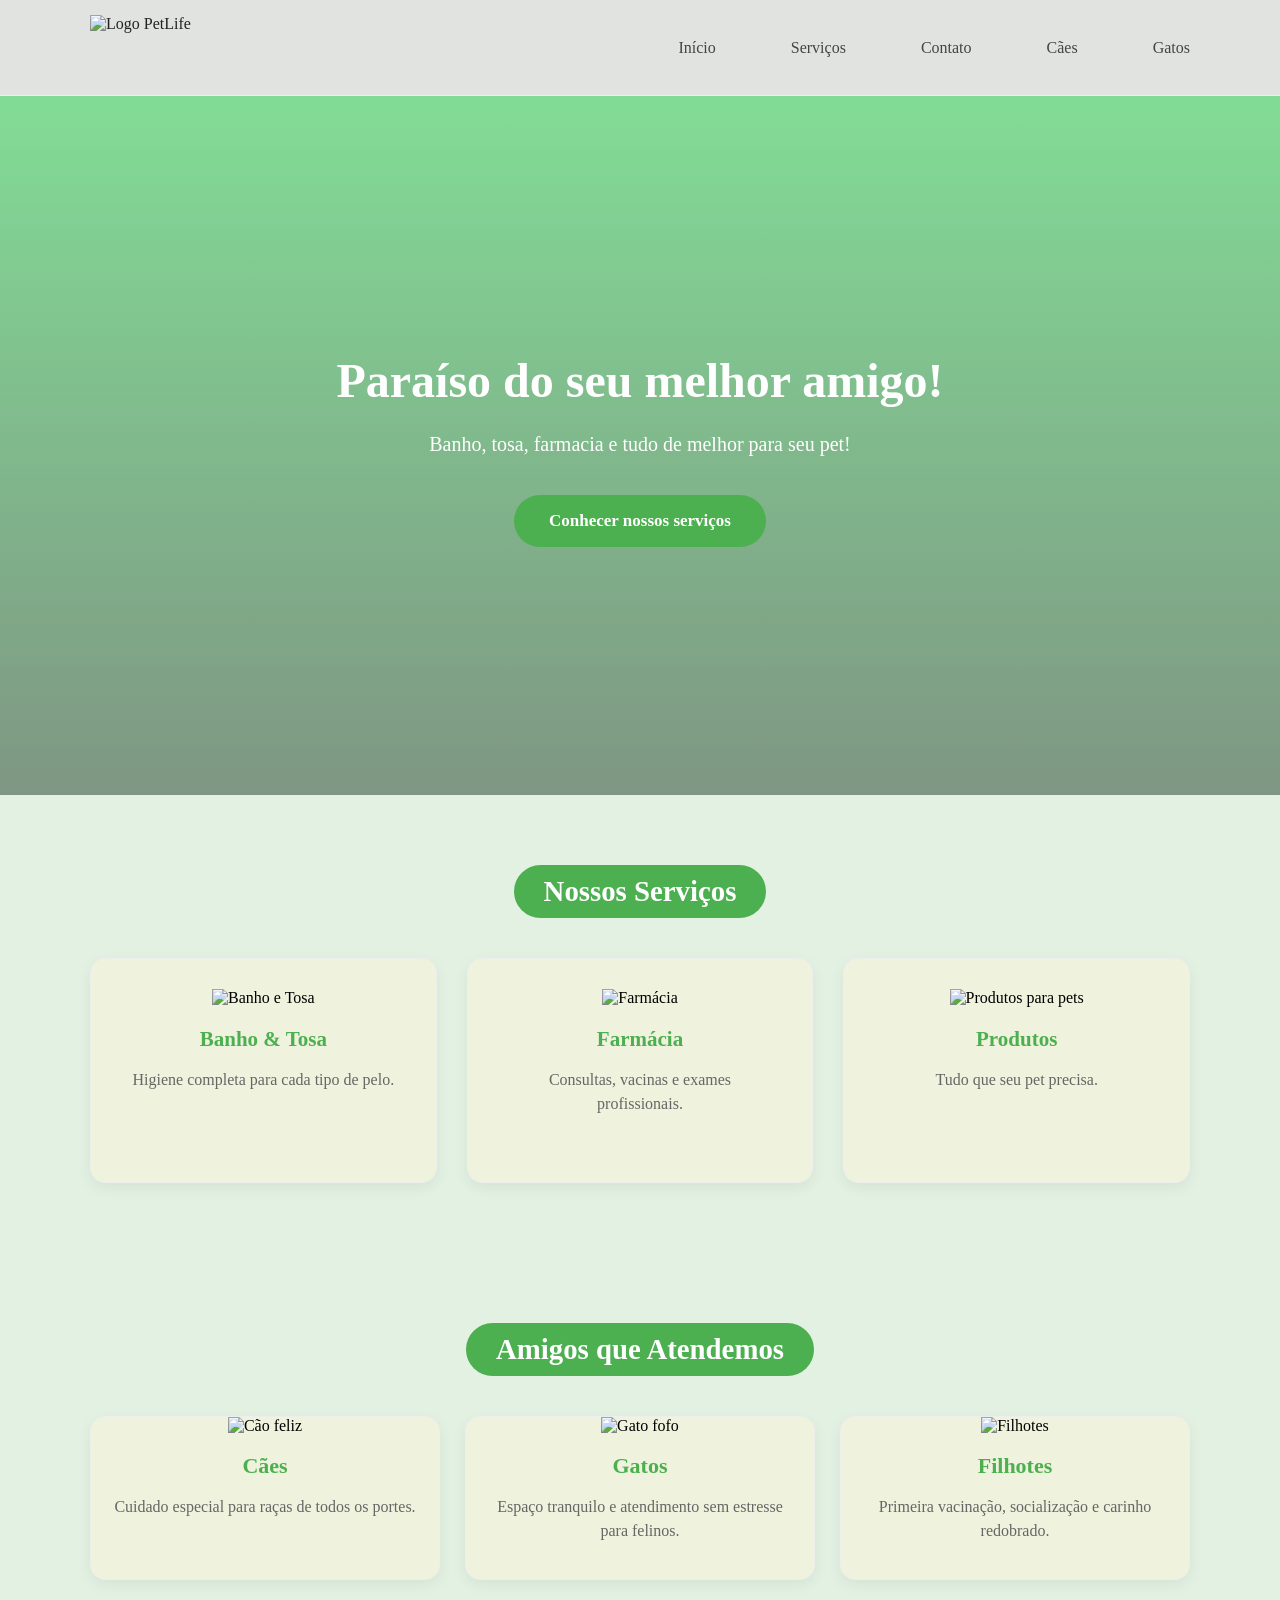
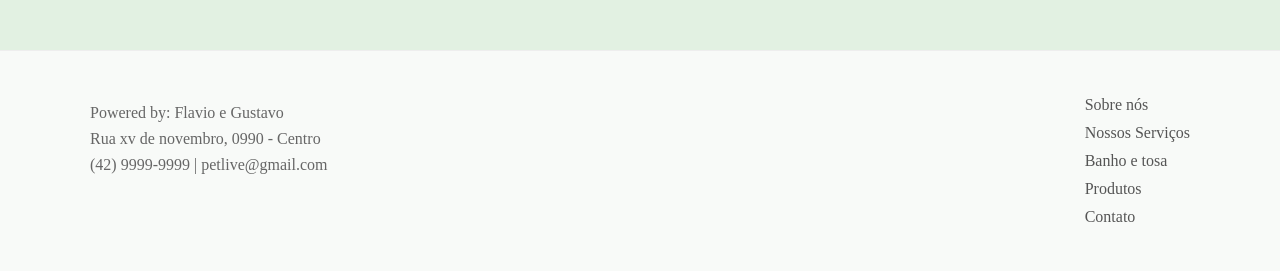
==== index.html @ 8c78a1ec "Add files via upload" ====
<!DOCTYPE html>
<html lang="pt-br">
<head>
    <meta charset="UTF-8">
    <meta name="viewport" content="width=device-width, initial-scale=1.0">
    <link rel="stylesheet" href="style.css">
    <title>PetLife</title>
</head>
<body>
    <header>
        <div class="container header-content">
            <div class="logo">
                <img src="imagens/ChatGPT Image 9 de ago. de 2026, 16_33_59.png" alt="Logo PetLife">
                <h1><span></span></h1>
            </div>
           <nav>
                <ul>
                    <li><a href="#inicio">Início</a></li>
                    <li><a href="#servicos">Serviços</a></li>
                    <li><a href="#contato">Contato</a></li>
                    <li><a href="#caes">Cães</a></li>
                    <li><a href="#gatos">Gatos</a></li>
                </ul>
            </nav>
        </div>
    </header>
    
    <main>
        <section id="inicio" class="hero">
            <div class="container hero-content">
                <h2>Paraíso do seu melhor amigo!</h2>
                <p>Banho, tosa, farmacia e tudo de melhor para seu pet!</p>
                <a href="#servicos" class="btn">Conhecer nossos serviços</a>
            </div>
        </section>
        <section id="servicos" class="servicos container">
    <h2>Nossos Serviços</h2>    
   <div class="grid-servicos">
       <a href="banho.html" class="card-servico">
    <img src="imagens/images (1).jpg" alt="Banho e Tosa">
    <h3>Banho & Tosa</h3>
    <p>Higiene completa para cada tipo de pelo.</p>
        </a>
        <a href="farmacia.html" class="card-servico">
    <img src="imagens/depositphotos_105381620-stock-photo-homeopathy-for-a-dog.jpg" alt="Farmácia">
    <h3>Farmácia</h3>
    <p>Consultas, vacinas e exames profissionais.</p>
        </a>
       <a href="produtos.html" class="card-servico">
    <img src="imagens/D_833562-MLB111822070875_052026-C.jpg" alt="Produtos para pets">
    <h3>Produtos</h3>
    <p>Tudo que seu pet precisa.</p>
       </a>
    </div>
</section>
        <div id="pets" class="pets container">
            <h2>Amigos que Atendemos</h2>
            <div class="grid-pets">
                <div class="card-pet">
                    <img src="https://images.unsplash.com/photo-1543466835-00a7907e9de1?auto=format&fit=crop&w=500&q=80" alt="Cão feliz">
                    <h4>Cães</h4>
                    <p>Cuidado especial para raças de todos os portes.</p>
                </div>
                <div class="card-pet">
                    <img src="https://images.unsplash.com/photo-1514888286974-6c03e2ca1dba?auto=format&fit=crop&w=500&q=80" alt="Gato fofo">
                    <h4>Gatos</h4>
                    <p>Espaço tranquilo e atendimento sem estresse para felinos.</p>
                </div>
                <div class="card-pet">
                    <img src="imagens/images.jpg" alt="Filhotes">
                    <h4>Filhotes</h4>
                    <p>Primeira vacinação, socialização e carinho redobrado.</p>
                </div>
            </div>
        </div>
    </main>
<footer>
    <div class="rodape">
        <div class="infomações">
            <p> Powered by: Flavio e Gustavo </p>
            <p> Rua xv de novembro, 0990 - Centro</p>
            <p>(42) 9999-9999 | petlive@gmail.com</p>
         </div>
         <div class="Links">
            <a href="#">Sobre nós</a>
            <a href="#">Nossos Serviços</a>
            <a href="#">Banho e tosa</a>
            <a href="#">Produtos</a>
            <a href="#">Contato</a>
         </div>
    </div>
</footer>
</body>
</html>
---- style.css ----
header{
    background:#e0e3e0;
    border-bottom:1px solid #eee;
    padding:15px 0;
    position:fixed;
    top:0;
    width:100%;
    z-index:1000;
}


.header-content{
    max-width:1100px;
    margin:auto;
    padding:0 50px;
    display:flex;
    justify-content:space-between;
    align-items:center;
}

body{
    margin:0;
    padding-top: 65px;
    background-color: #e2f1e2;
    
}

.logo{
    margin:0;
    color:#222;
}

.logo span{
    color:#4caf50;
}

nav ul{
    display:flex;
    gap:75px;
    list-style:none;
}

nav a{
    text-decoration:none;
    color:#444;
}

nav a:hover{
    color:#4caf50;
}   



.hero {
    min-height: 500px;
    display: flex;
    align-items: center;
    justify-content: center;
    text-align: center;
    background: #f4faf5;
    padding: 60px 20px;
}

.hero-content {
    max-width: 700px;
}

.hero h2 {
    font-size: 42px;
    color: #222;
    margin-bottom: 20px;
}

.hero p {
    font-size: 18px;
    color: #666;
    line-height: 1.6;
    margin-bottom: 30px;
}

.btn {
    display: inline-block;
    padding: 13px 28px;
    background: #4caf50;
    color: white;
    text-decoration: none;
    border-radius: 8px;
    font-weight: bold;
    transition: 0.3s;
}

.btn:hover {
    background: #388e3c;
    transform: translateY(-2px);
}

@media (max-width: 700px) {
    .hero {
        min-height: 400px;
    }

    .hero h2 {
        font-size: 30px;
    }

    .hero p {
        font-size: 16px;
    }
}


.servicos {
    max-width: 1100px;
    margin: auto;
    padding: 70px 20px;
    text-align: center;
}

.servicos h2 {
    font-size: 32px;
    color: #222;
    margin-bottom: 40px;
}


.card-servico {
    background: white;
    border: 1px solid #e5e3e3;
    border-radius: 15px;
    overflow: hidden;
    box-shadow: 0 5px 15px rgba(0,0,0,0.06);
    transition: 0.3s
}

.card-servico:hover {
    transform: translateY(-7px);
}

.card-servico img {
    width: 100%;
    height: 200px;
    object-fit: cover;
}

.card-servico h3 {
    color: #4caf50;
    font-size: 21px;
    margin: 20px 0 10px;
}

.card-servico p {
    color: #666;
    padding: 0 20px 20px;
    line-height: 1.5;
}

@media (max-width: 700px) {
    .grid- {
        grid-template-columns: 1fr;
    }
}

.servicos { 
    max-width: 1100px;
    margin: auto;
    padding: 70px 20px;
    text-align: center;

}


.servicos h2 {
  display: inline-block;
  background-color: #4CAF50;
  color: #fff;
  padding: 10px 30px;
  border-radius: 30px;
  font-size: 1.8rem;
  margin: 0 auto 40px;

}




.card-servico {
    background: #eff2dc;
    padding: 30px 20px;
    border-radius: 15px;
    border: 1px solid #eee;
    box-shadow: 0 5px 15px rgba(0,0,0,0.06);
    transition: 0.3s;

}

.card-servico:hover {
    transform: translate(-7px);
    box-shadow: 0 10px 25px rgba(0,0,0,0.10);

}


.icon {
    font-size: 40px;
    margin-bottom: 15px;

}

.card-servico h3{
    color: #4caf50;
    margin-bottom: 10px;

}

.card-servico p {
    color: #666;
    line-height: 1.5;
}

@media (max-width: 700px) {
    .grid- {
        grid-template-columns: 1fr;
    }
}

.pets {
    max-width: 1100px;
    margin: auto;
    padding: 70px 20px;
    text-align: center;

}

.pets h2 {
   display: inline-block;
  background-color: #4CAF50;
  color: #fff;
  padding: 10px 30px;
  border-radius: 30px;
  font-size: 1.8rem;
  margin: 0 auto 40px;
  }

.grid-pets { 
    display: grid;
    grid-template-columns: repeat(3, 1fr);
    gap: 25px;

}

.card-pet {
    background: #eff2dc;
    border-radius: 15px;
    overflow: hidden;
    border: 1px solid #eee;
    box-shadow: 0 5px 15px rgba(0,0,0,0.06);
    transition: 0.3s;
}

.card-pet:hover {
    transform: translateY(-7px);
}

.card-pet img {
    width: 100%;
    height: 220px;
    object-fit: cover;
}

.card-pet h4 {
    font-size: 22px;
    color: #4caf50;
    margin: 18px 0 8px;
}

.card-pet p {
    color: #666;
    padding: 0 20px 20px;
    line-height: 1.5;
}

@media (max-width: 700px) {
    .grid-pets {
        grid-template-columns: 1fr;
    }
}



footer {
    background: #f8faf8;
    border-top: 1px solid #eee;
    padding: 45px 20px;
}

.rodape {
    max-width: 1100px;
    margin: auto;
    display: flex;
    justify-content: space-between;
    gap: 50px;
}

.infomações p {
    color: #666;
    margin: 8px 0;
}

.Links {
    display: flex;
    flex-direction: column;
    gap: 10px;
}

.Links a {
    color: #555;
    text-decoration: none;
    transition: 0.3s;
}

.Links a:hover {
    color: #4caf50;
}

@media (max-width: 700px) {
    .rodape {
        flex-direction: column;
        text-align: center;
    }

    .Links {
        align-items: center;
    }
}





.hero {
    min-height: 650px;
    display: flex;
    align-items: center;
    justify-content: center;
    text-align: center;
    padding: 40px 20px;

    background:
        linear-gradient(rgba(52, 220, 91, 0.55), rgba(44, 56, 48, 0.55)),
        url("imagens/marketing-distribuidora-pet-melhor-caminho.jpg");

    background-size: cover;
    background-position: center;
    background-attachment: fixed;
}

.hero-content { 
    max-width: 750px;
    color: white;
}

.hero h2 {
    font-size: 48px;
    margin-bottom: 20px;
    color: white;
}

.hero p {
    font-size: 20px;
    margin-bottom: 35px;
    color: white;
}

.btn {
    display: inline-block;
    padding: 16px 35px;
    background: #4caf50;
    color: white;
    text-decoration: none;
    border-radius: 30px;
    font-size: 17px;
    font-weight: bold;
    transition: 0.3s;
}

.btn:hover {
    background: #66bb6a;
    transform: scale(1.05);
}



.logo {
    display: flex;
    align-items: center;
    gap: 10px;
}

.logo img {
    width: 200px;
    height: 65px;
    object-fit: contain;
}

.logo h1 {
    margin: 0;
    font-size: 28px;
    color: #222;
}

.logo span {
    color: #4caf50;
}



.grid-servicos {
  display: flex;
  flex-wrap: wrap;
  justify-content: center;
  gap: 30px;
}

.card-servico {
  flex: 1 1 300px;
  max-width: 360px;
  text-decoration: none;
  color: inherit;
}
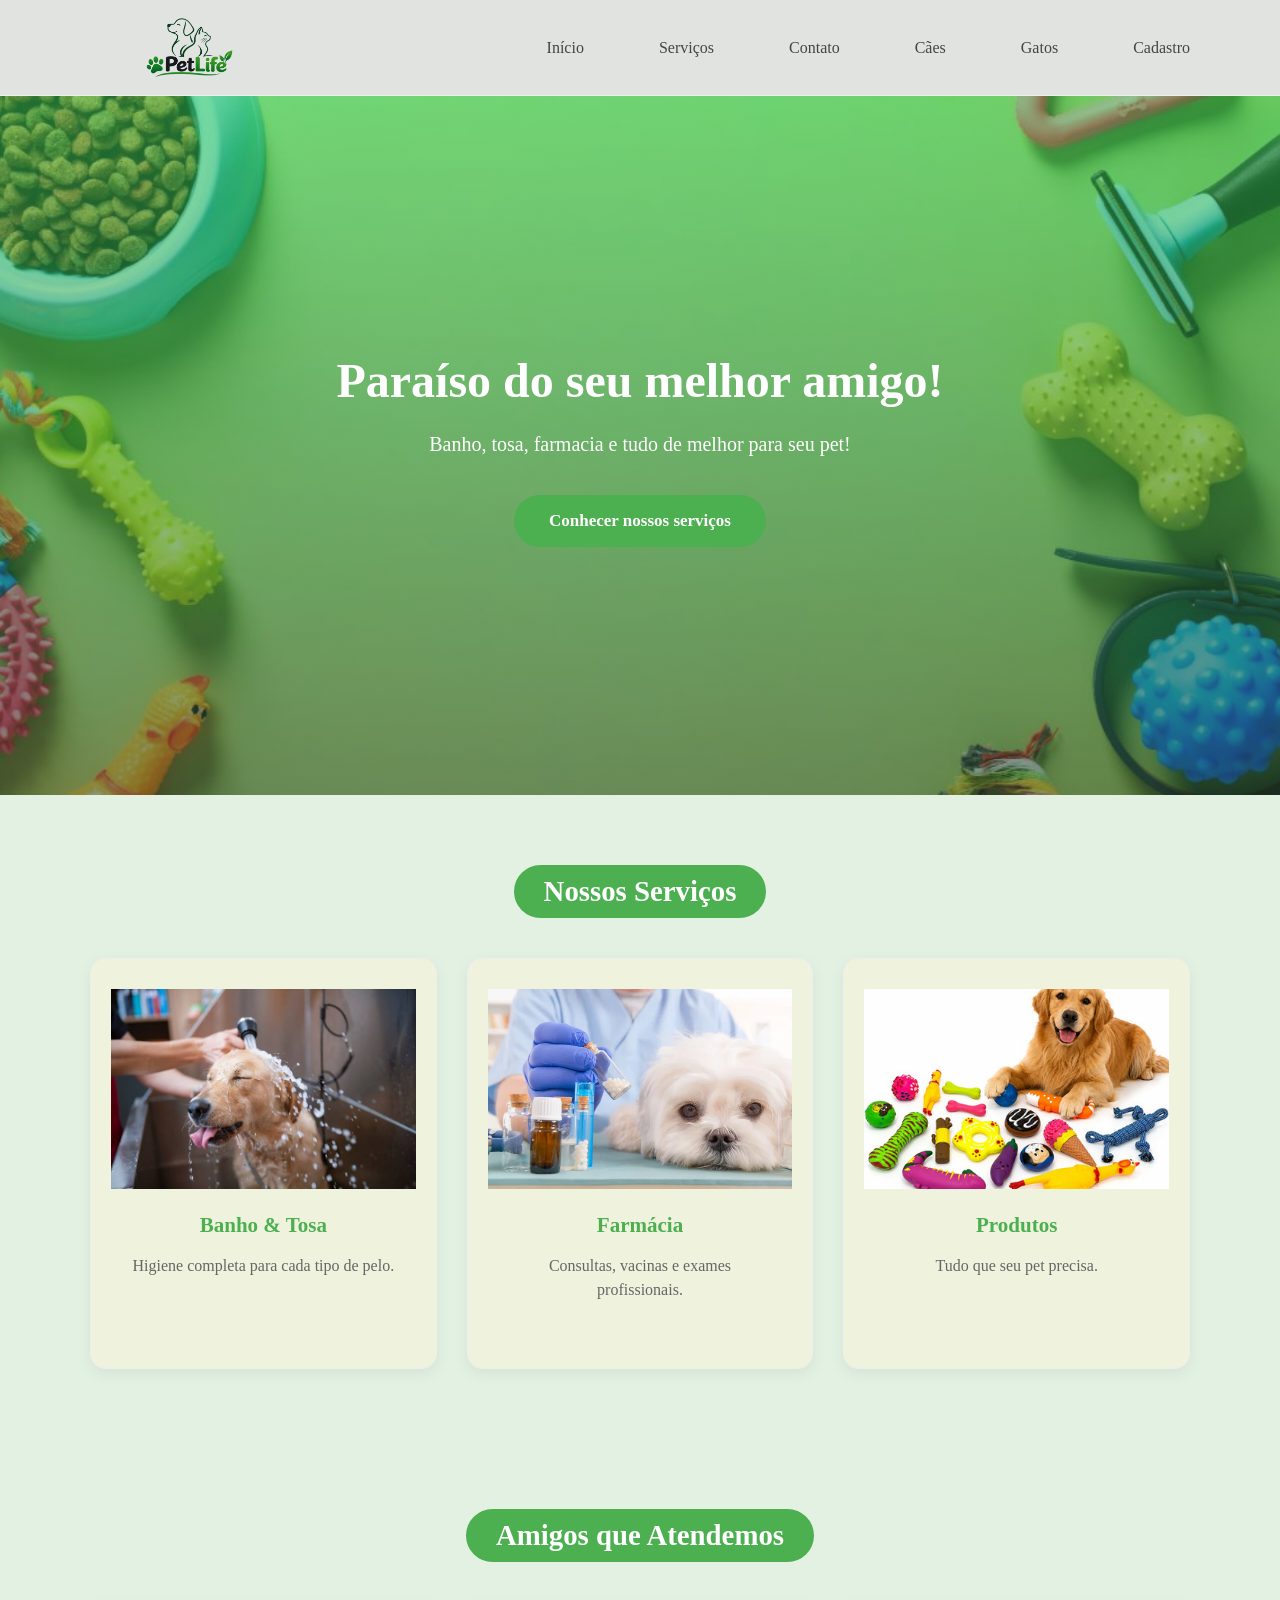
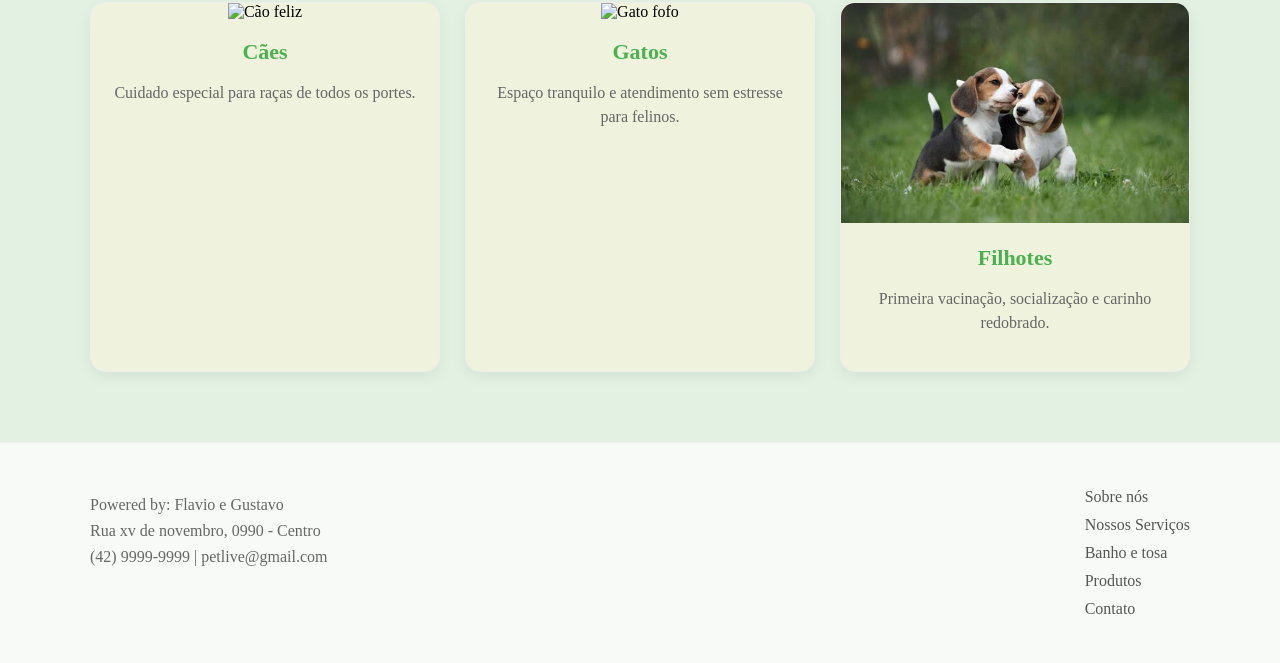
==== commit 85fd114f: "Add files via upload" ====
--- a/index.html
+++ b/index.html
@@ -20,6 +20,7 @@
                     <li><a href="#contato">Contato</a></li>
                     <li><a href="#caes">Cães</a></li>
                     <li><a href="#gatos">Gatos</a></li>
+                    <li><a href="cadastro.html">Cadastro</a></li>
                 </ul>
             </nav>
         </div>
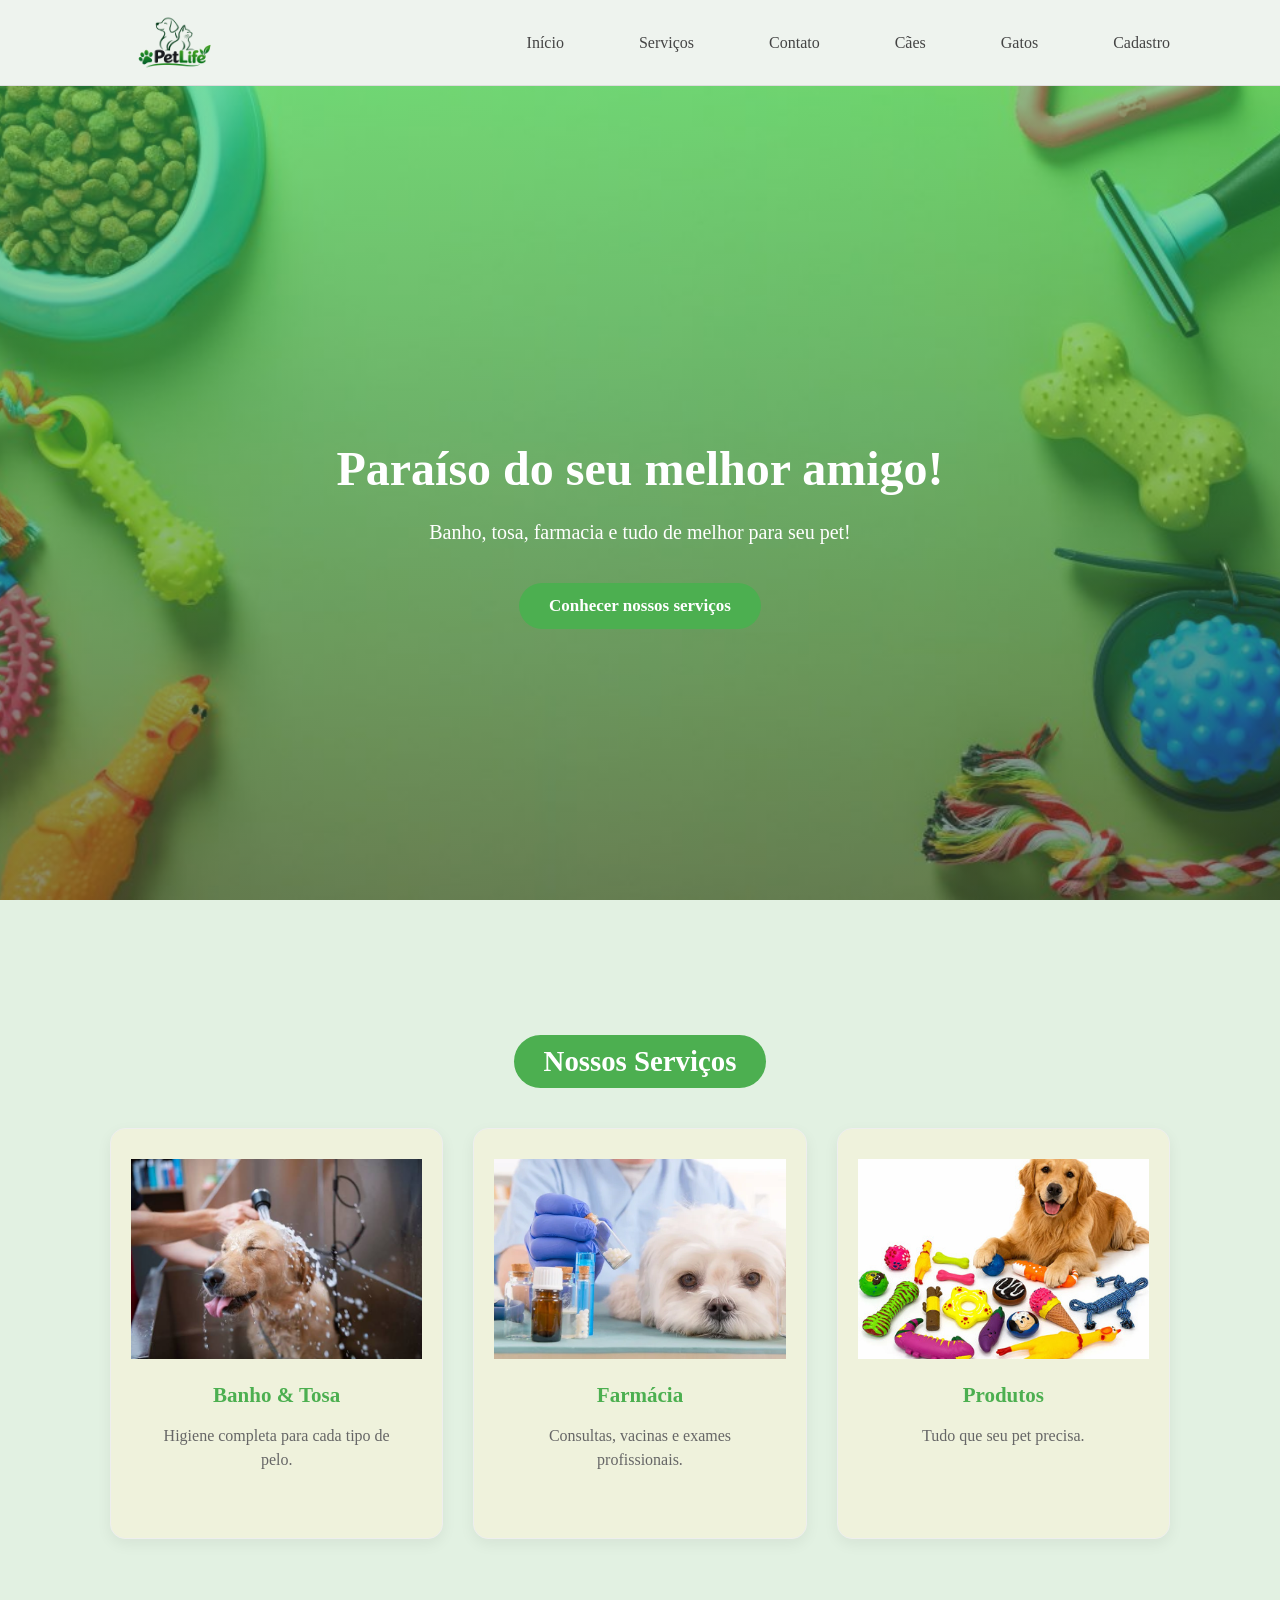
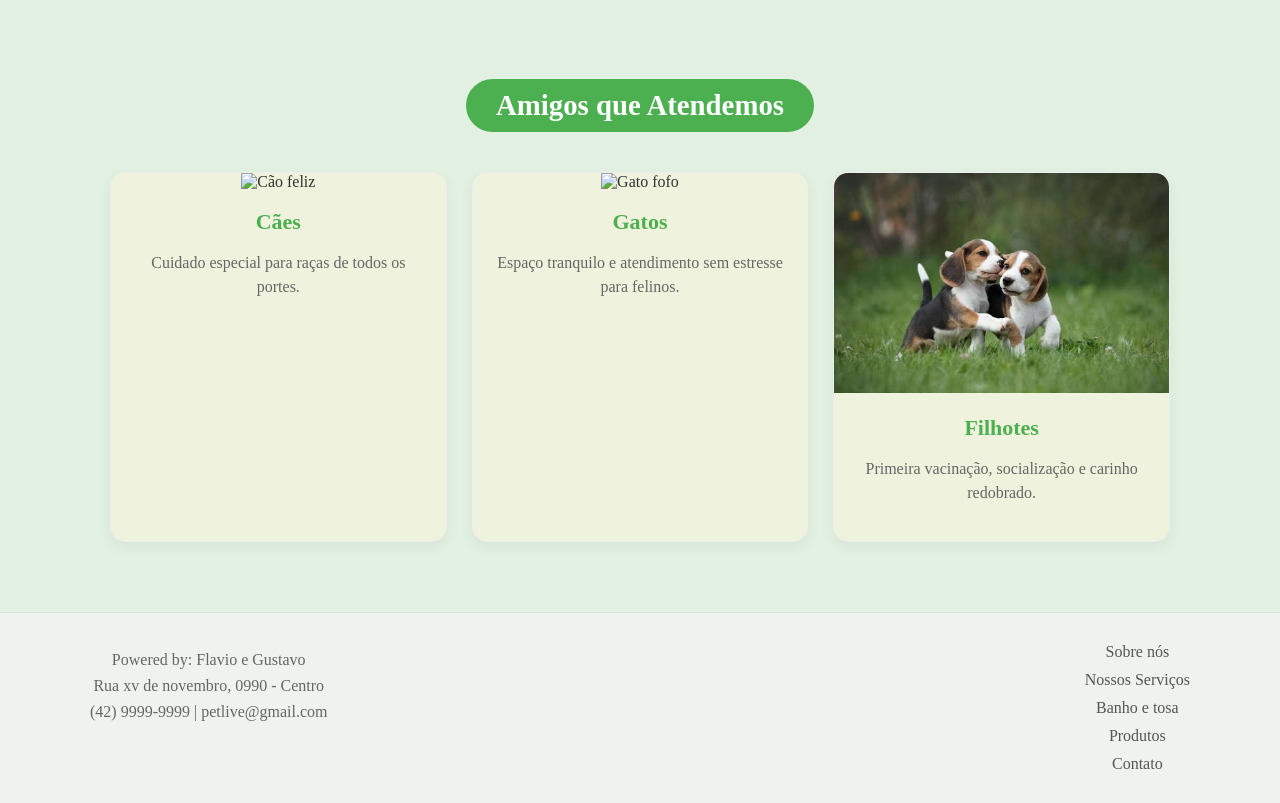
==== commit dbb6a08f: "Add files via upload" ====
--- a/index.html
+++ b/index.html
@@ -93,4 +93,3 @@
 </footer>
 </body>
 </html>
-
--- a/style.css
+++ b/style.css
@@ -338,7 +338,7 @@
 
 
 .hero {
-    min-height: 650px;
+    min-height: 100vh;
     display: flex;
     align-items: center;
     justify-content: center;
@@ -430,3 +430,446 @@
 
 
 
+* {
+    box-sizing: border-box;
+}
+
+body {
+    margin: 0;
+    font-family: Georgia, serif;
+    background: #e2f1e2;
+    color: #333;
+}
+
+header {
+    background: #eef3ee;
+    border-bottom: 1px solid #ddd;
+    padding: 15px 0;
+}
+
+.header-content {
+    max-width: 1100px;
+    margin: auto;
+    padding: 0 20px;
+
+    display: flex;
+    justify-content: space-between;
+    align-items: center;
+}
+
+.logo {
+    display: flex;
+    align-items: center;
+    gap: 10px;
+}
+
+.logo img {
+    width: 130px;
+    height: 55px;
+    object-fit: contain;
+}
+
+.logo h1 {
+    margin: 0;
+    font-size: 28px;
+    color: #222;
+}
+
+.logo span {
+    color: #4caf50;
+}
+
+nav {
+    display: flex;
+    gap: 60px;
+}
+
+nav a {
+    text-decoration: none;
+    color: #444;
+}
+
+nav a:hover {
+    color: #4caf50;
+}
+
+
+.pagina {
+    max-width: 1100px;
+    margin: auto;
+    padding: 70px 20px;
+}
+
+.pagina h2 {
+    text-align: center;
+    color: #4caf50;
+    font-size: 40px;
+    margin-bottom: 15px;
+}
+
+.descricao {
+    max-width: 700px;
+    margin: 0 auto 50px;
+    text-align: center;
+    color: #666;
+    font-size: 18px;
+    line-height: 1.6;
+}
+
+.conteudo {
+    display: flex;
+    align-items: center;
+    gap: 50px;
+
+    width: 100%;
+    max-width: 1100px;
+    margin: auto;
+    padding: 30px 40px;
+
+    background: #eff2dc;
+    border-radius: 20px;
+    box-shadow: 0 5px 20px rgba(0,0,0,0.08);
+
+    box-sizing: border-box;
+}
+
+.lado-esquerdo {
+    width: 55%;
+    display: block;
+}
+
+.lado-esquerdo img {
+    width: 100%;
+    height: 400px;
+    object-fit: cover;
+    border-radius: 20px;
+    display: block;
+}
+
+.informacoes {
+    width: 45%;
+    flex: none;
+    margin: 0;
+    padding: 0;
+}
+
+.informacoes h3 {
+    color: #4caf50;
+    font-size: 25px;
+    margin: 0 0 25px 0;
+}
+
+.informacoes p {
+    color: #666;
+    margin: 20px 0;
+    font-size: 18px;
+}
+
+
+.caixa {
+    background: #eff2dc;
+    margin-top: 30px;
+    padding: 30px;
+    text-align: center;
+    border-radius: 20px;
+
+    box-shadow: 0 5px 20px rgba(0,0,0,0.06);
+}
+
+.caixa h3 {
+    color: #4caf50;
+    font-size: 25px;
+}
+
+.caixa p {
+    color: #666;
+    margin-bottom: 25px;
+}
+
+
+.btn {
+    display: inline-block;
+    padding: 13px 30px;
+
+    background: #4caf50;
+    color: white;
+
+    text-decoration: none;
+    border-radius: 25px;
+
+    font-weight: bold;
+    transition: 0.3s;
+}
+
+.btn:hover {
+    background: #388e3c;
+    transform: translateY(-2px);
+}
+
+
+.produtos {
+    display: grid;
+    grid-template-columns: repeat(4, 1fr);
+    gap: 25px;
+}
+
+.produto {
+    background: #eff2dc;
+    border-radius: 15px;
+    overflow: hidden;
+    text-align: center;
+
+    box-shadow: 0 5px 15px rgba(0,0,0,0.07);
+
+    transition: 0.3s;
+}
+
+.produto:hover {
+    transform: translateY(-7px);
+}
+
+.produto img {
+    width: 100%;
+    height: 180px;
+    object-fit: cover;
+}
+
+.produto h3 {
+    color: #4caf50;
+    font-size: 21px;
+}
+
+.produto p {
+    color: #666;
+    padding: 0 15px;
+    line-height: 1.5;
+}
+
+.produto strong {
+    display: block;
+    color: #4caf50;
+    margin: 20px;
+}
+
+
+footer {
+    background: #eef3ee;
+    border-top: 1px solid #ddd;
+    text-align: center;
+    padding: 30px;
+    color: #666;
+}
+
+footer p {
+    margin: 7px;
+}
+
+
+@media (max-width: 700px) {
+
+    .header-content {
+        flex-direction: column;
+        gap: 15px;
+    }
+
+    nav {
+        gap: 15px;
+        flex-wrap: wrap;
+        justify-content: center;
+    }
+
+    .conteudo {
+        flex-direction: column;
+    }
+
+    .conteudo img {
+        width: 100%;
+        height: 250px;
+    }
+
+    .informacoes {
+        text-align: center;
+    }
+
+    .produtos {
+        grid-template-columns: 1fr;
+    }
+
+}
+
+
+
+.precos {
+    width: 100%;
+    max-width: 1100px;
+    margin-top: 40px;
+}
+
+.precos h2 {
+    color: #4caf50;
+    font-size: 32px;
+    margin-bottom: 10px;
+}
+
+.cards-precos {
+    display: grid;
+    grid-template-columns: repeat(3, 1fr);
+    gap: 40px;
+    width: 100%;
+    max-width: 1000px;
+    margin: 30px auto;
+}
+
+.card-preco {
+    background: white;
+    padding: 30px 20px;
+    border-radius: 18px;
+    box-shadow: 0 5px 18px rgba(0,0,0,0.08);
+}
+
+.card-preco:hover {
+    transform: translateY(-7px);
+}
+
+.card-preco h3 {
+    color: #4caf50;
+    font-size: 23px;
+}
+
+.valor {
+    color: #333 !important;
+        font-size: 30px;
+    font-weight: bold;
+}
+
+.card-preco p {
+    color: #666;
+}
+
+.card-preco .btn {
+    margin-top: 15px;
+}
+
+.observacao {
+    margin-top: 30px !important;
+    font-size: 14px;
+}
+
+@media (max-width: 700px) {
+    .cards-precos {
+        grid-template-columns: 1fr;
+    }
+}
+
+
+.cadastro-section {
+    max-width: 650px;
+    margin: 40px auto;
+    padding: 30px 25px;
+    background-color: #ffffff;
+    border-radius: 12px;
+    box-shadow: 0 4px 15px rgba(0, 0, 0, 0.08);
+}
+
+.cadastro-section h2 {
+    color: #2c3e50;
+    font-size: 1.8rem;
+    text-align: center;
+    margin-bottom: 8px;
+}
+
+.cadastro-section > p {
+    text-align: center;
+    color: #666;
+    font-size: 0.95rem;
+    margin-bottom: 30px;
+}
+
+.form-cadastro fieldset {
+    border: 1px solid #e0e0e0;
+    border-radius: 8px;
+    padding: 20px;
+    margin-bottom: 25px;
+    background-color: #fafafa;
+}
+
+.form-cadastro legend {
+    font-weight: 600;
+    font-size: 1.05rem;
+    color: #2c3e50;
+    padding: 0 10px;
+    background-color: #ffffff;
+    border: 1px solid #e0e0e0;
+    border-radius: 4px;
+}
+
+.campo {
+    display: flex;
+    flex-direction: column;
+    margin-bottom: 15px;
+}
+
+.campo label {
+    font-size: 0.9rem;
+    font-weight: 600;
+    color: #444;
+    margin-bottom: 6px;
+}
+
+.campo input, 
+.campo select, 
+.campo textarea {
+    padding: 10px 12px;
+    border: 1px solid #ccc;
+    border-radius: 6px;
+    font-size: 0.95rem;
+    color: #333;
+    background-color: #ffffff;
+    outline: none;
+    transition: border-color 0.2s, box-shadow 0.2s;
+    width: 100%;
+    box-sizing: border-box;
+}
+
+.campo input:focus, 
+.campo select:focus, 
+.campo textarea:focus {
+    border-color: #4CAF50; 
+    box-shadow: 0 0 5px rgba(76, 175, 80, 0.3);
+}
+
+.campo-duplo {
+    display: flex;
+    gap: 15px;
+}
+
+.campo-duplo .campo {
+    flex: 1;
+}
+
+.campo textarea {
+    resize: vertical;
+    min-height: 80px;
+}
+
+.form-cadastro .btn {
+    display: block;
+    width: 100%;
+    padding: 14px;
+    background-color: #4CAF50; 
+    color: #ffffff;
+    font-size: 1rem;
+    font-weight: bold;
+    border: none;
+    border-radius: 6px;
+    cursor: pointer;
+    transition: background-color 0.2s ease, transform 0.1s ease;
+}
+
+.form-cadastro .btn:hover {
+    background-color: #45a049;
+}
+
+.form-cadastro .btn:active {
+    transform: scale(0.99);
+}
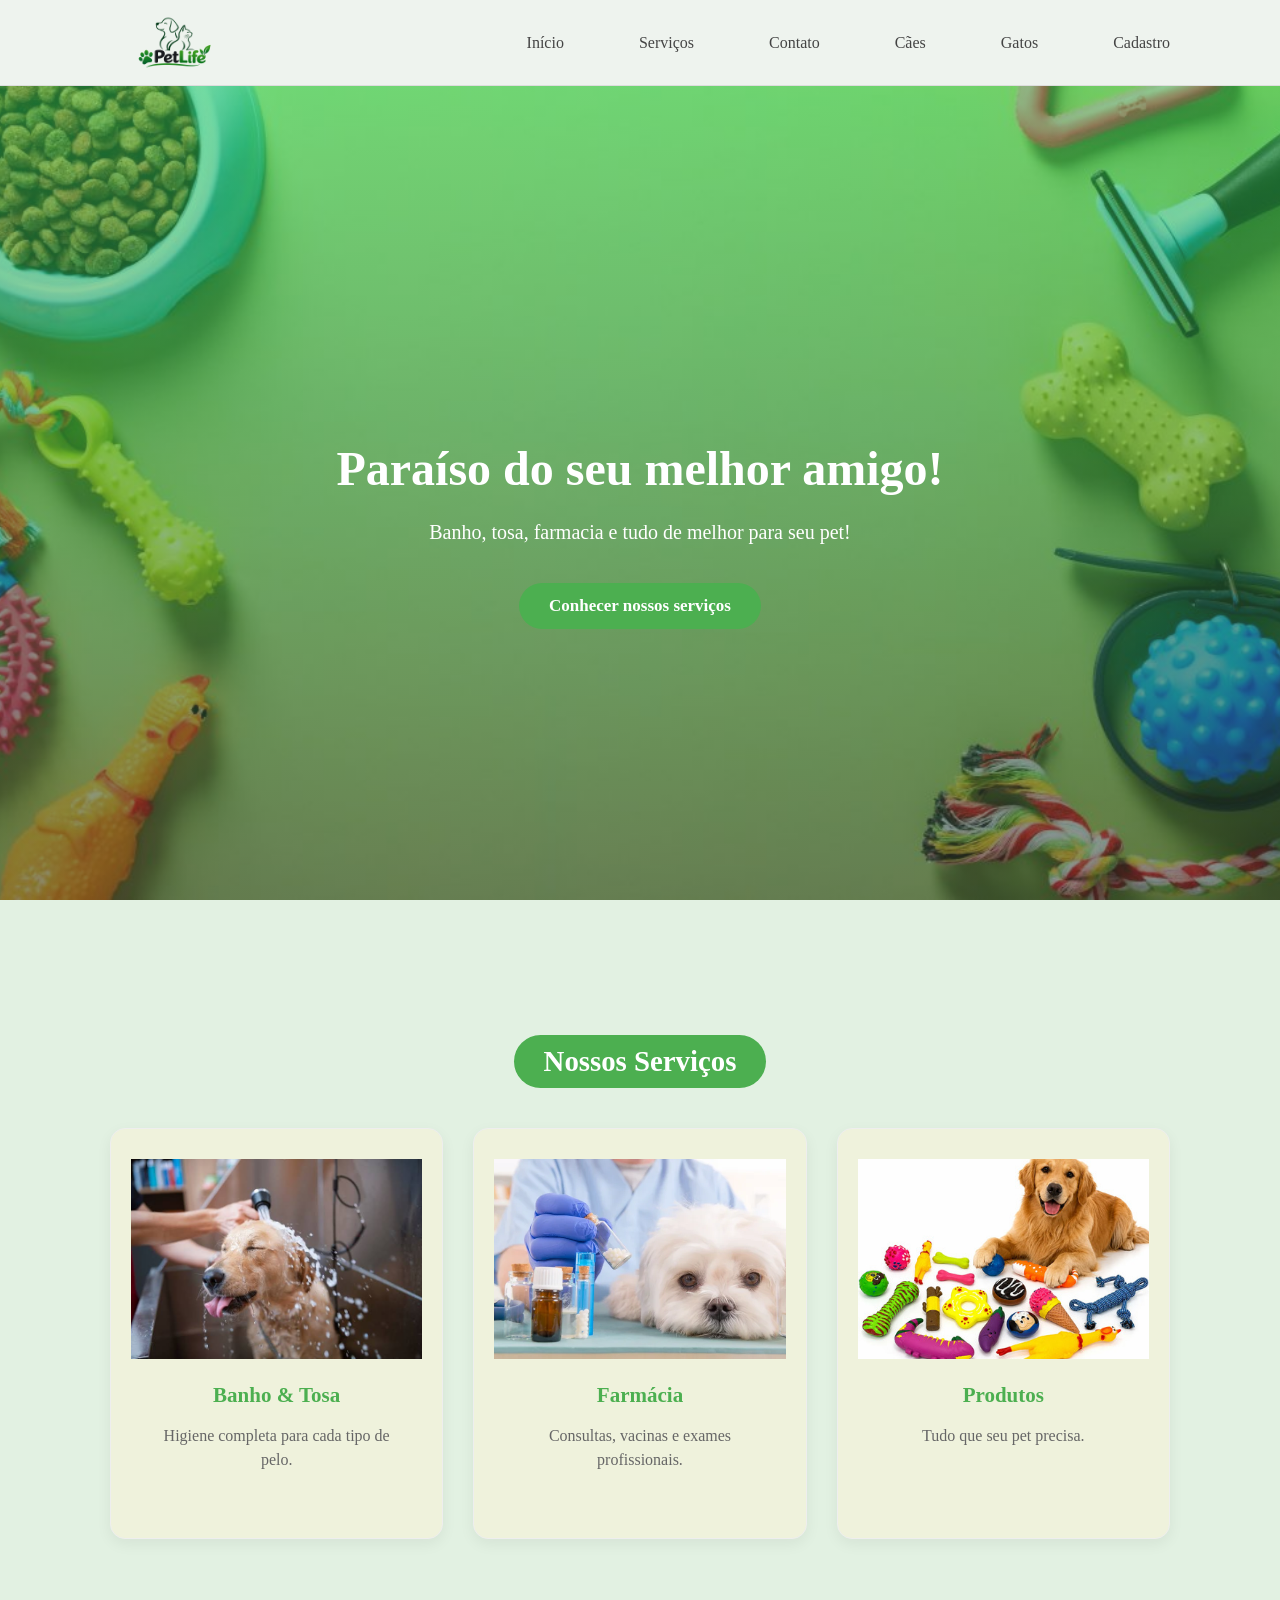
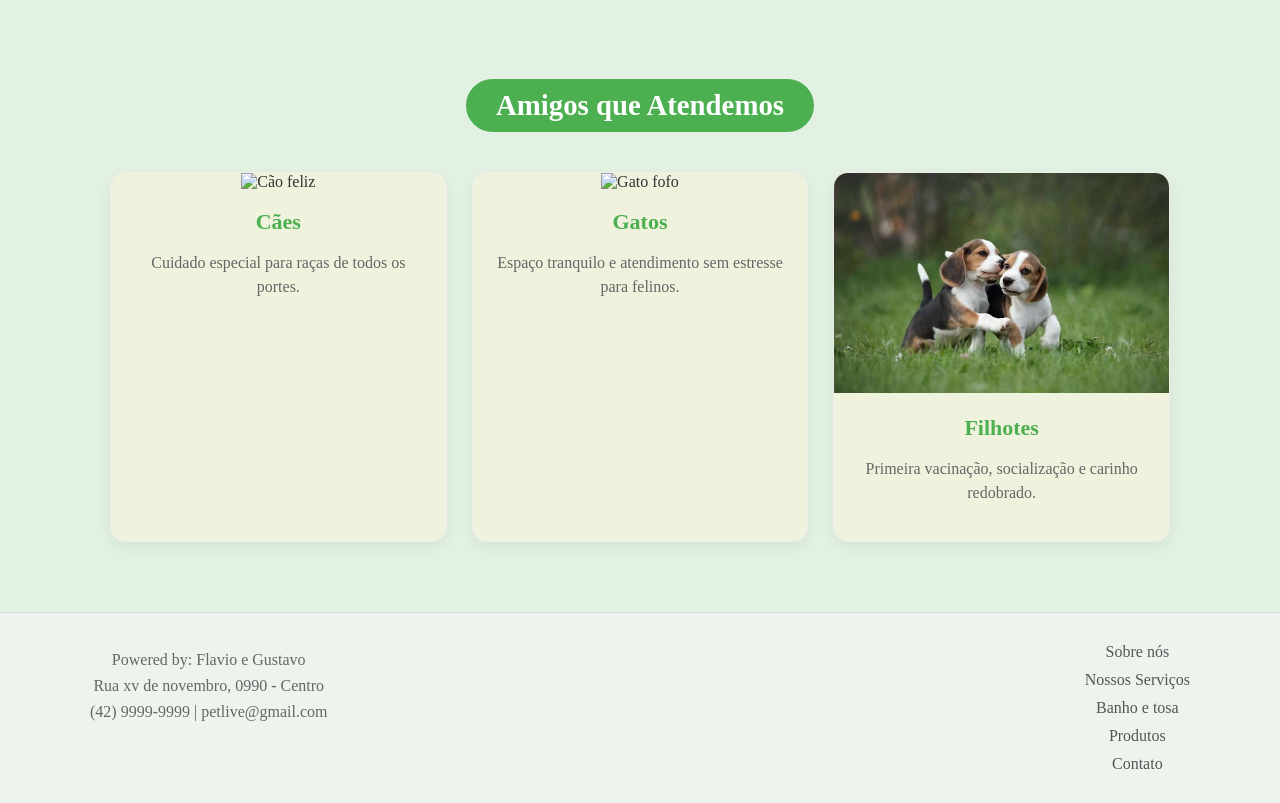
==== commit 1c187a8d: "Add files via upload" ====
--- a/index.html
+++ b/index.html
@@ -77,6 +77,7 @@
     </main>
 <footer>
     <div class="rodape">
+        <script src="script.js" defer></script>
         <div class="infomações">
             <p> Powered by: Flavio e Gustavo </p>
             <p> Rua xv de novembro, 0990 - Centro</p>
@@ -91,5 +92,6 @@
          </div>
     </div>
 </footer>
+
 </body>
-</html>
+</html>
--- a/style.css
+++ b/style.css
@@ -6,8 +6,13 @@
     top:0;
     width:100%;
     z-index:1000;
-}
-
+    transition: background-color 0.3s ease, box-shadow 0.3s ease;
+}
+
+header.scrolled {
+    background-color: rgba(255, 255, 255, 0.95);
+    box-shadow: 0 4px 12px rgba(0, 0, 0, 0.1);
+}
 
 .header-content{
     max-width:1100px;
@@ -872,4 +877,37 @@
 
 .form-cadastro .btn:active {
     transform: scale(0.99);
-}+}
+
+/* Estilo do Botão Voltar ao Topo */
+#backToTop {
+    position: fixed;
+    bottom: 20px;
+    right: 20px;
+    background-color: #ff6f61; /* Ajuste para combinar com a paleta do PetLife */
+    color: white;
+    border: none;
+    border-radius: 50%;
+    width: 45px;
+    height: 45px;
+    font-size: 20px;
+    cursor: pointer;
+    display: flex;
+    align-items: center;
+    justify-content: center;
+    box-shadow: 0 4px 10px rgba(0,0,0,0.2);
+    opacity: 0;
+    visibility: hidden;
+    transition: opacity 0.3s ease, visibility 0.3s ease, transform 0.3s ease;
+    z-index: 1000;
+}
+
+#backToTop.show {
+    opacity: 1;
+    visibility: visible;
+}
+
+#backToTop:hover {
+    transform: scale(1.1);
+    background-color: #e55b4c;
+}
